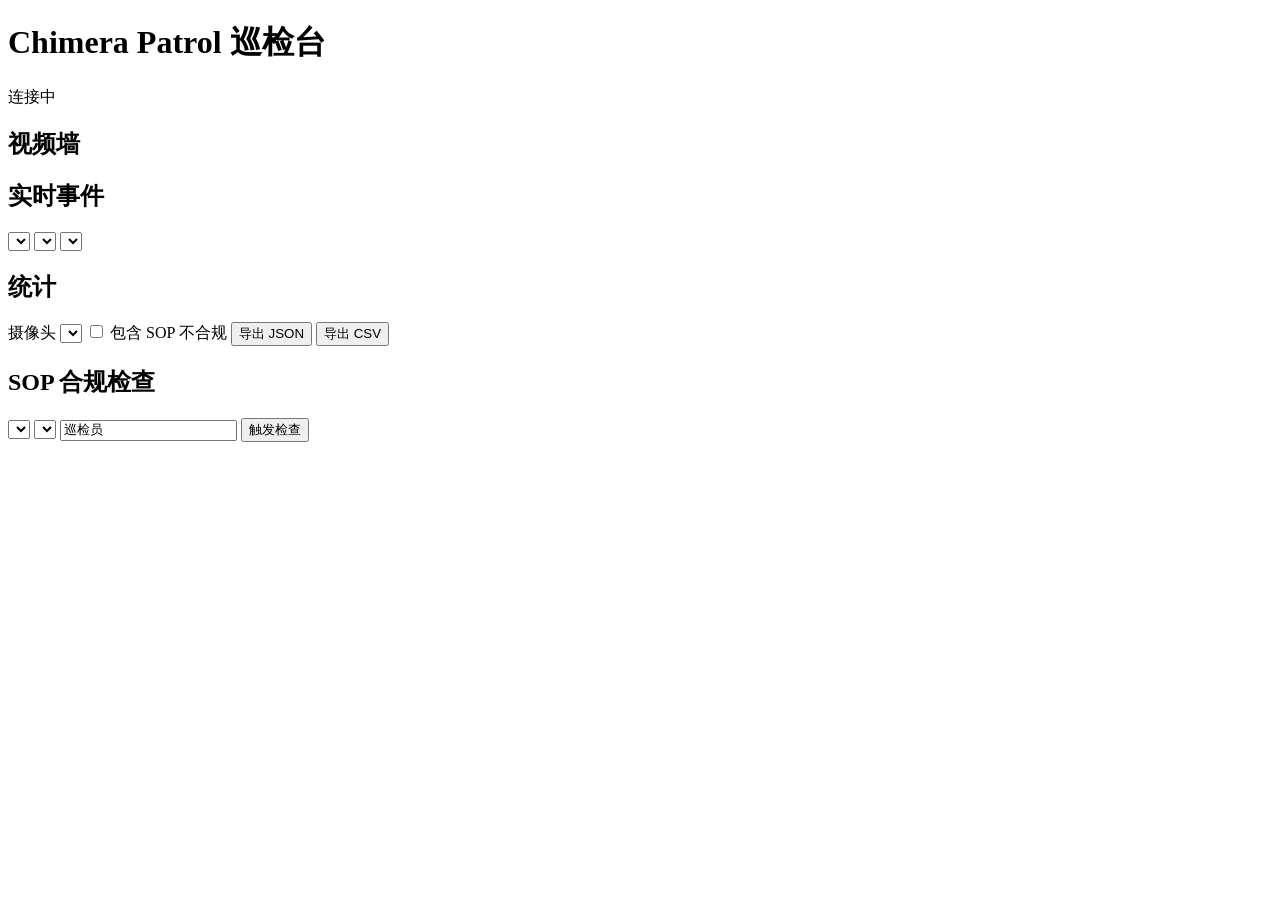
==== web/index.html @ a344ca95 "M3 完成：API、统计导出、SOP 检查、巡检台前端与演示入口 - REST、WebSocket、MJPEG、证据端点（13.x）；统计导出 JSON/CSV（14.5）  - SOP 结果归一化、" ====
<!DOCTYPE html>
<html lang="zh-CN">
<head>
  <meta charset="UTF-8">
  <meta name="viewport" content="width=device-width, initial-scale=1.0">
  <title>Chimera Patrol 巡检台</title>
  <link rel="stylesheet" href="/static/css/app.css">
</head>
<body>
  <header class="topbar">
    <h1>Chimera Patrol 巡检台</h1>
    <span id="ws-state" class="badge muted">连接中</span>
  </header>

  <main class="layout">
    <section class="panel wall-panel">
      <h2>视频墙</h2>
      <div id="wall" class="wall"></div>
    </section>

    <section class="panel events-panel">
      <h2>实时事件 <small id="event-count" class="muted"></small></h2>
      <div class="filters">
        <select id="filter-camera" aria-label="按摄像头筛选"></select>
        <select id="filter-type" aria-label="按类型筛选"></select>
        <select id="filter-status" aria-label="按状态筛选"></select>
      </div>
      <ul id="event-list" class="event-list"></ul>
    </section>

    <section class="panel stats-panel" id="stats">
      <h2>统计</h2>
      <div class="toolbar">
        <label>摄像头
          <select id="stats-camera"></select>
        </label>
        <label><input type="checkbox" id="stats-include-sop"> 包含 SOP 不合规</label>
        <button type="button" id="export-json">导出 JSON</button>
        <button type="button" id="export-csv">导出 CSV</button>
      </div>
      <div id="stats-cards" class="stat-cards"></div>
      <div id="stats-buckets" class="buckets"></div>
    </section>

    <section class="panel sop-panel" id="sop-panel">
      <h2>SOP 合规检查</h2>
      <div class="toolbar">
        <select id="sop-select" aria-label="选择 SOP"></select>
        <select id="sop-camera" aria-label="选择摄像头"></select>
        <input id="sop-operator" type="text" maxlength="32" value="巡检员" aria-label="操作人">
        <button type="button" id="sop-trigger">触发检查</button>
      </div>
      <p id="sop-error" class="error" hidden></p>
      <div class="sop-body">
        <ul id="sop-runs" class="run-list"></ul>
        <div id="sop-detail" class="sop-detail"></div>
      </div>
    </section>
  </main>

  <script type="module" src="/static/js/index.js"></script>
</body>
</html>
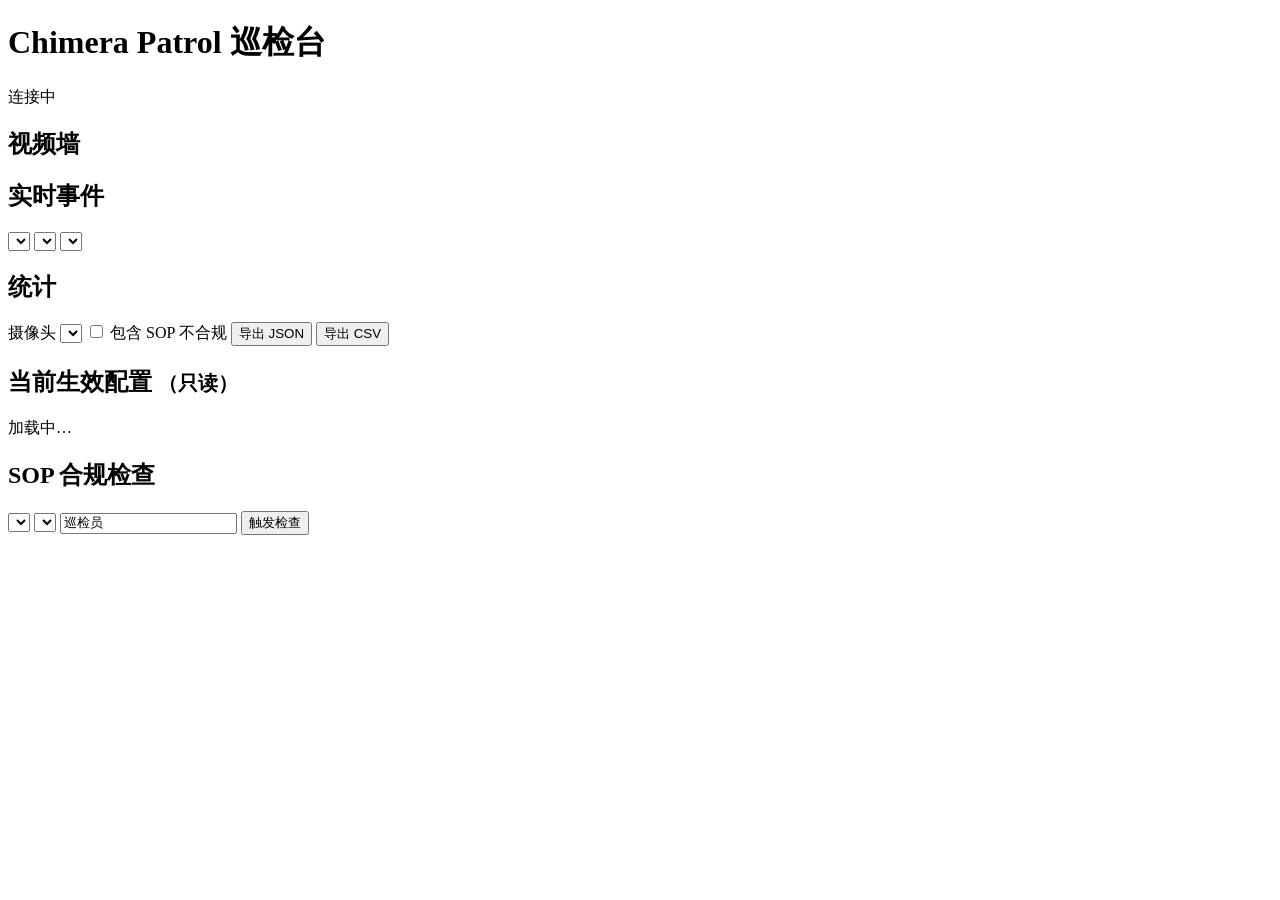
==== commit c276290d: "M3 补强：每路检测暂停/恢复、只读生效配置，修复首次加载后离线显示 - POST /api/cameras/{id}/pause|resume，GET /api/cameras 含 paused（内" ====
--- a/web/index.html
+++ b/web/index.html
@@ -42,6 +42,11 @@
       <div id="stats-buckets" class="buckets"></div>
     </section>
 
+    <section class="panel config-panel" id="config-panel">
+      <h2>当前生效配置 <small class="muted">（只读）</small></h2>
+      <div id="config-body"><p class="muted">加载中…</p></div>
+    </section>
+
     <section class="panel sop-panel" id="sop-panel">
       <h2>SOP 合规检查</h2>
       <div class="toolbar">
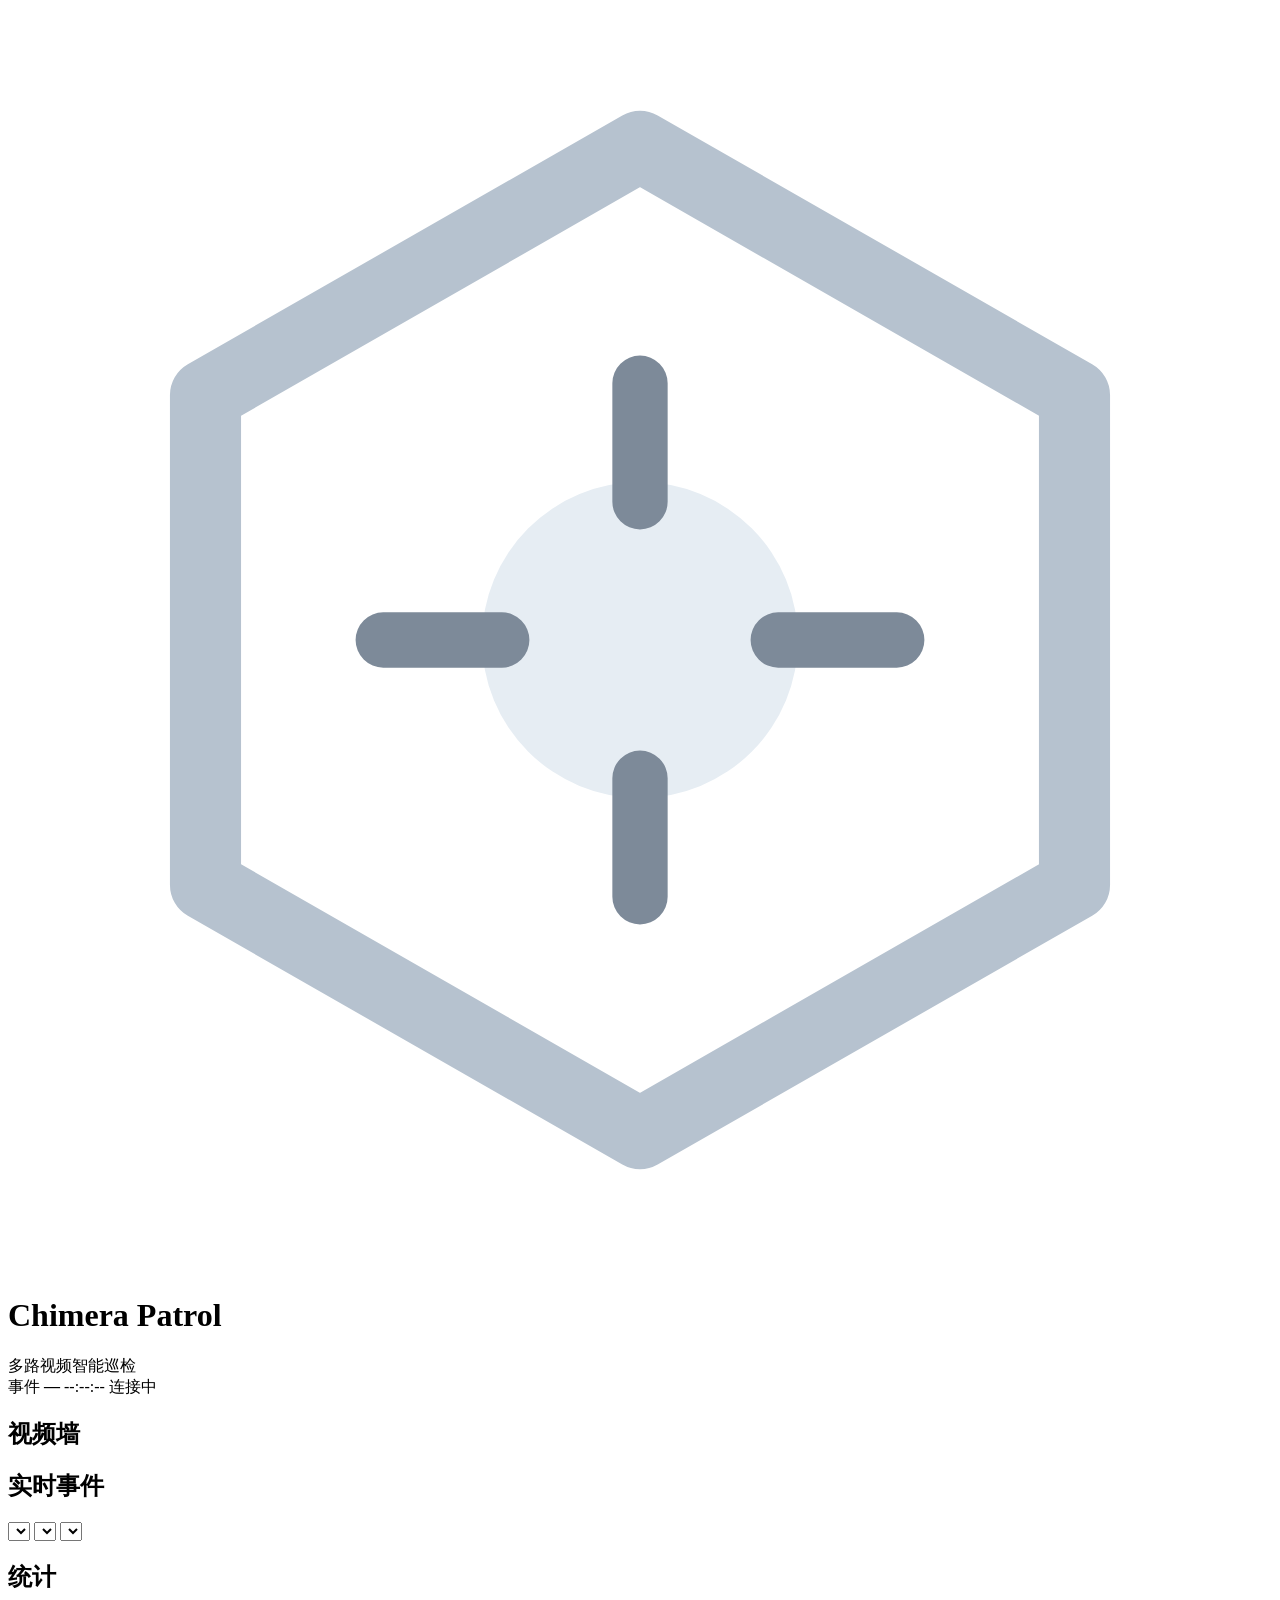
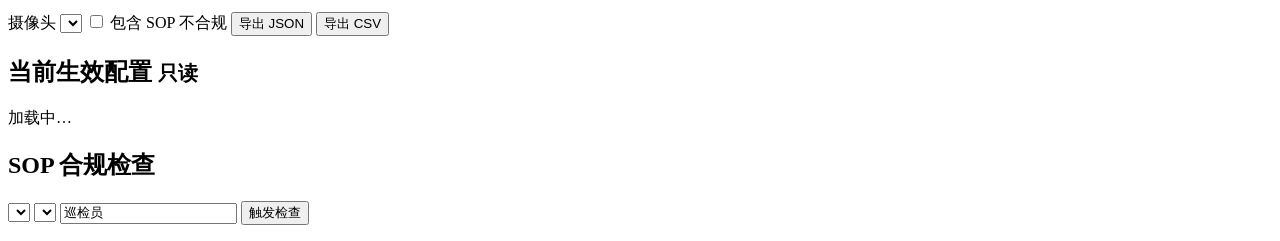
==== commit bac81034: "前端美化：深色工业风视觉与布局 - 炭黑底与深灰卡片，安全橙仅用于 LIVE 标记、误报下降率大数字、主按钮与激活状态  - 顶栏：SVG 标记、连接状态胶囊、时间与事件总数  - 视频墙卡片 16:" ====
--- a/web/index.html
+++ b/web/index.html
@@ -4,12 +4,25 @@
   <meta charset="UTF-8">
   <meta name="viewport" content="width=device-width, initial-scale=1.0">
   <title>Chimera Patrol 巡检台</title>
+  <link rel="icon" href="data:image/svg+xml,%3Csvg xmlns='http://www.w3.org/2000/svg' viewBox='0 0 32 32'%3E%3Crect width='32' height='32' rx='8' fill='%230B0F14'/%3E%3Cpath d='M16 7 24 11.5v9L16 25 8 20.5v-9z' fill='none' stroke='%23E6EDF3' stroke-width='2'/%3E%3Ccircle cx='16' cy='16' r='3.2' fill='%23E6EDF3'/%3E%3C/svg%3E">
   <link rel="stylesheet" href="/static/css/app.css">
 </head>
 <body>
   <header class="topbar">
-    <h1>Chimera Patrol 巡检台</h1>
-    <span id="ws-state" class="badge muted">连接中</span>
+    <div class="brand">
+      <svg viewBox="0 0 32 32" aria-hidden="true">
+        <path d="M16 3.5 27 9.8v12.4L16 28.5 5 22.2V9.8z" fill="none" stroke="#B6C2CF" stroke-width="1.8" stroke-linejoin="round"/>
+        <circle cx="16" cy="16" r="4" fill="#E6EDF3"/>
+        <path d="M16 9.5v3M16 19.5v3M9.5 16h3M19.5 16h3" stroke="#7D8A99" stroke-width="1.4" stroke-linecap="round"/>
+      </svg>
+      <h1>Chimera Patrol</h1>
+      <span class="sub">多路视频智能巡检</span>
+    </div>
+    <div class="topbar-right">
+      <span id="topbar-events" class="counter">事件 <b>—</b></span>
+      <span id="clock" class="clock">--:--:--</span>
+      <span id="ws-state" class="badge muted">连接中</span>
+    </div>
   </header>
 
   <main class="layout">
@@ -19,7 +32,7 @@
     </section>
 
     <section class="panel events-panel">
-      <h2>实时事件 <small id="event-count" class="muted"></small></h2>
+      <h2>实时事件 <small id="event-count"></small></h2>
       <div class="filters">
         <select id="filter-camera" aria-label="按摄像头筛选"></select>
         <select id="filter-type" aria-label="按类型筛选"></select>
@@ -42,25 +55,27 @@
       <div id="stats-buckets" class="buckets"></div>
     </section>
 
-    <section class="panel config-panel" id="config-panel">
-      <h2>当前生效配置 <small class="muted">（只读）</small></h2>
-      <div id="config-body"><p class="muted">加载中…</p></div>
-    </section>
+    <div class="lower">
+      <section class="panel config-panel" id="config-panel">
+        <h2>当前生效配置 <small>只读</small></h2>
+        <div id="config-body"><p class="muted">加载中…</p></div>
+      </section>
 
-    <section class="panel sop-panel" id="sop-panel">
-      <h2>SOP 合规检查</h2>
-      <div class="toolbar">
-        <select id="sop-select" aria-label="选择 SOP"></select>
-        <select id="sop-camera" aria-label="选择摄像头"></select>
-        <input id="sop-operator" type="text" maxlength="32" value="巡检员" aria-label="操作人">
-        <button type="button" id="sop-trigger">触发检查</button>
-      </div>
-      <p id="sop-error" class="error" hidden></p>
-      <div class="sop-body">
-        <ul id="sop-runs" class="run-list"></ul>
-        <div id="sop-detail" class="sop-detail"></div>
-      </div>
-    </section>
+      <section class="panel sop-panel" id="sop-panel">
+        <h2>SOP 合规检查</h2>
+        <div class="toolbar">
+          <select id="sop-select" aria-label="选择 SOP"></select>
+          <select id="sop-camera" aria-label="选择摄像头"></select>
+          <input id="sop-operator" type="text" maxlength="32" value="巡检员" aria-label="操作人">
+          <button type="button" id="sop-trigger">触发检查</button>
+        </div>
+        <p id="sop-error" class="error" hidden></p>
+        <div class="sop-body">
+          <ul id="sop-runs" class="run-list"></ul>
+          <div id="sop-detail" class="sop-detail"></div>
+        </div>
+      </section>
+    </div>
   </main>
 
   <script type="module" src="/static/js/index.js"></script>
